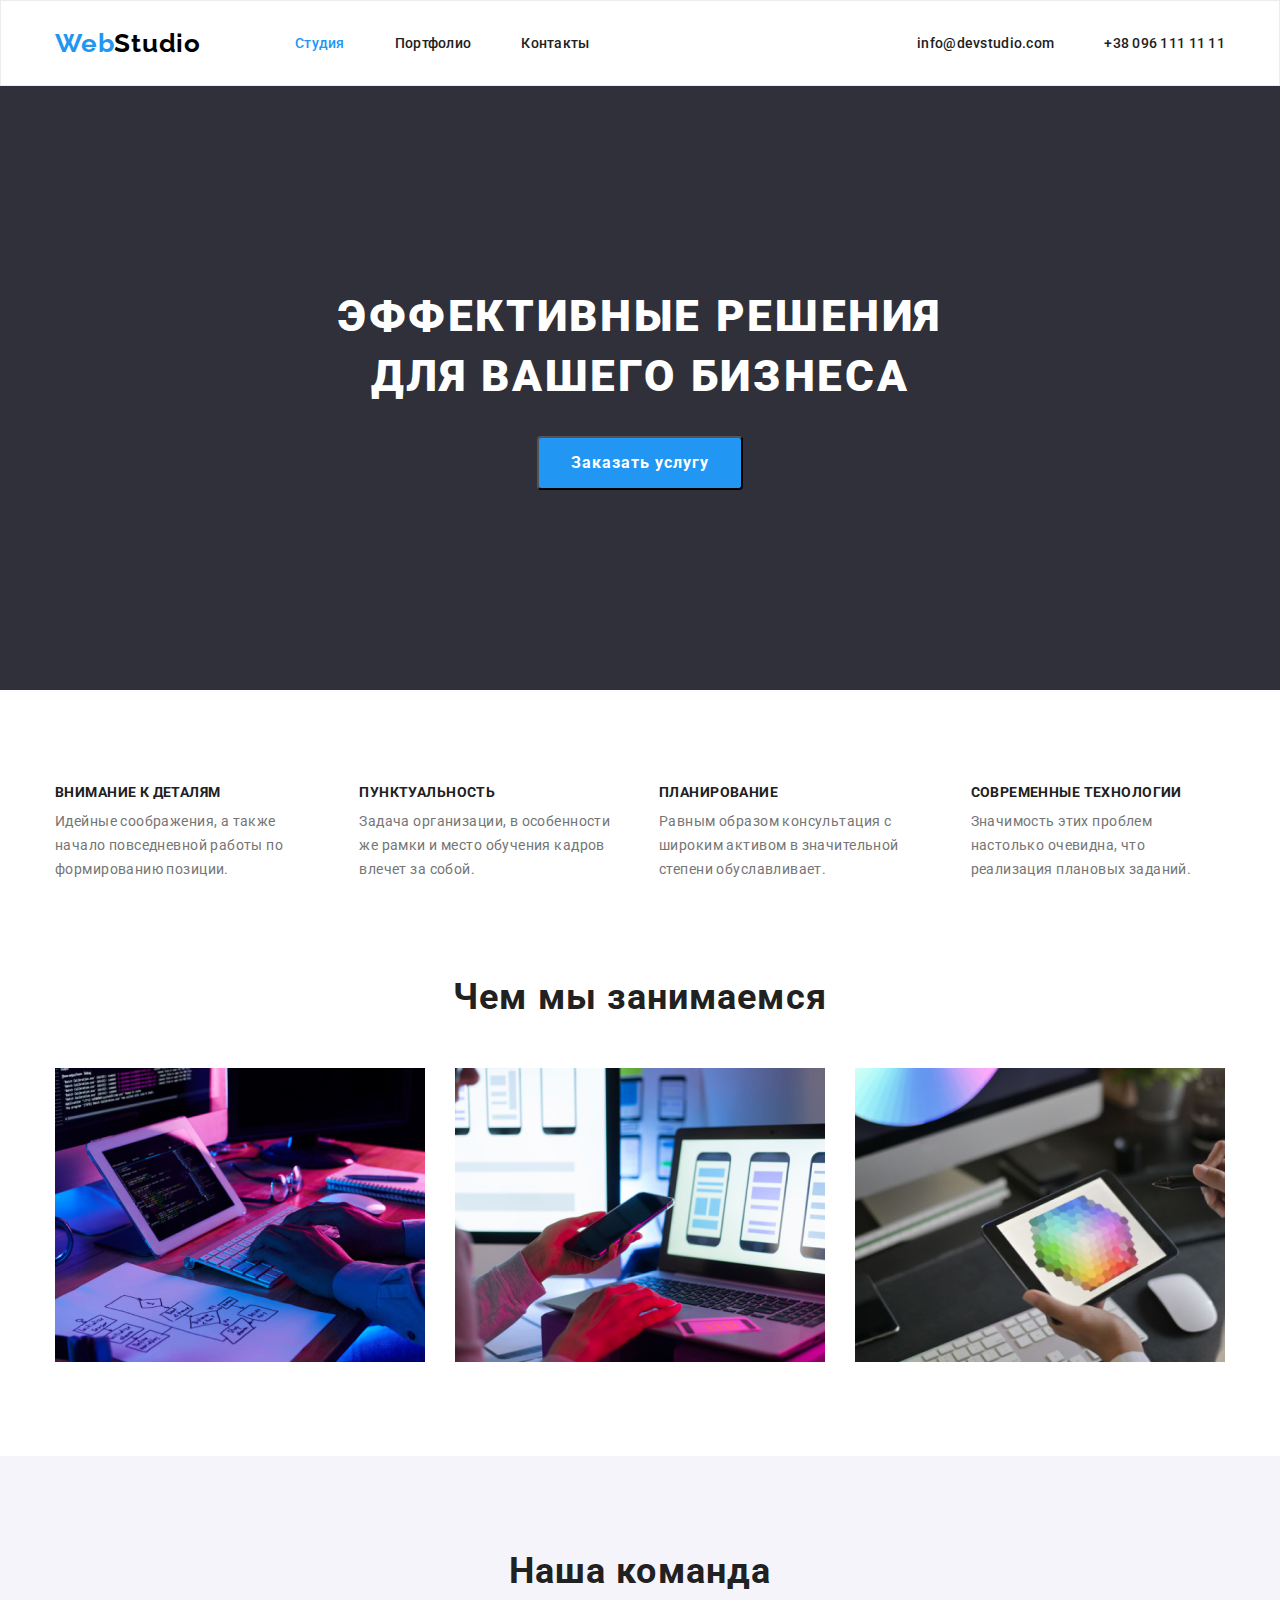
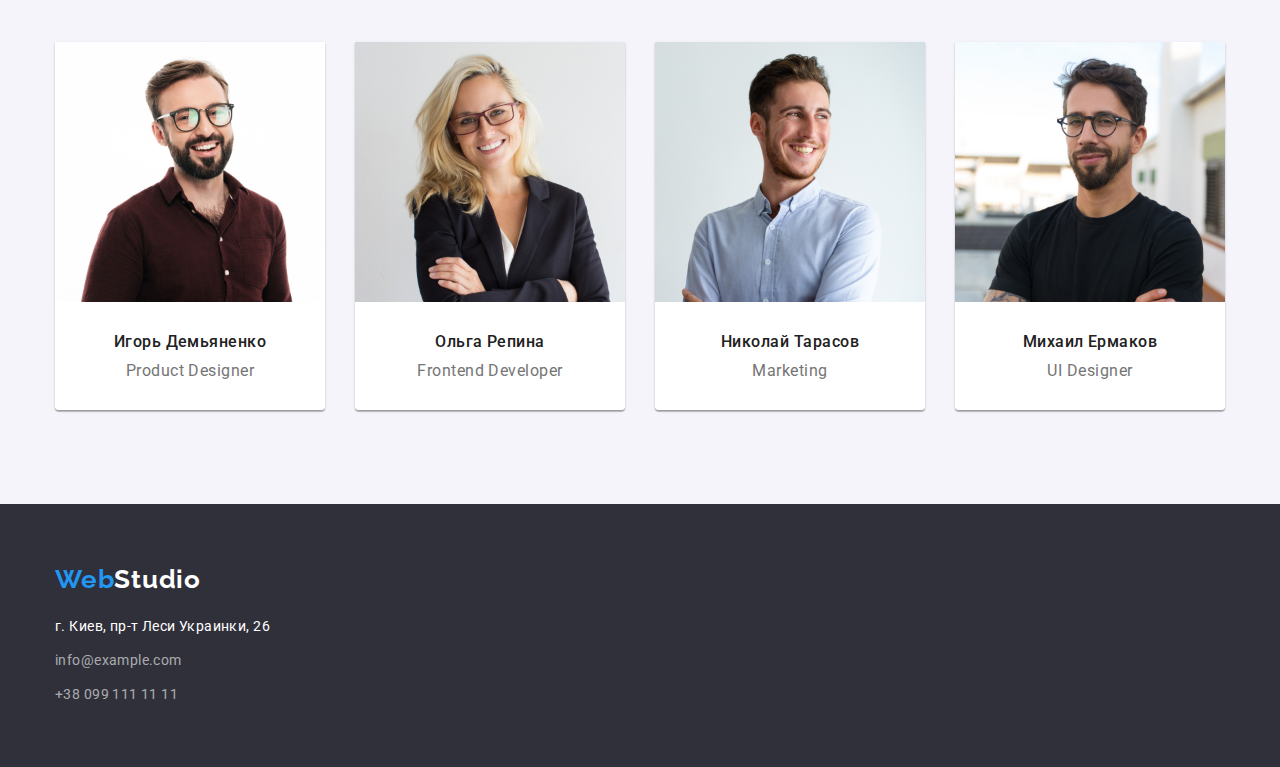
==== index.html @ dc7d3e0b "Создал новый репозиторий" ====
<!DOCTYPE html>
<html lang="ru">
<head>
    <meta charset="UTF-8">
    <meta name="viewport" content="width=device-width, initial-scale=1.0">
    <title>WebStudio</title>
    <link rel="stylesheet" href="https://cdnjs.cloudflare.com/ajax/libs/modern-normalize/1.0.0/modern-normalize.css">
    <link href="https://fonts.googleapis.com/css2?family=Raleway:wght@700&family=Roboto:wght@400;500;700;900&display=swap" rel="stylesheet">
    <link rel="stylesheet" href="./css/style.css">
</head>

<body>

    <!-- Шапка -->
    <header class="header">
        <div class="container">
            <nav class="navigation">
                <a class="logo link" href="./index.html" aria-label="логотип вебстудио"><span class="logo-part">Web</span>Studio</a>
            
                <ul class="navigation-list list">
                    <li class="navigation-list-item">
                        <a class="navigation-list-link active link" href="./index.html">Студия</a>
                    </li>
                    <li class="navigation-list-item">
                        <a class="navigation-list-link link" href="./portfolio.html">Портфолио</a>
                    </li>
                    <li class="navigation-list-item">
                        <a class="navigation-list-link link" href="">Контакты</a>
                    </li>
                </ul>
            </nav>
    
            <address class="address">
                <ul class="address-list list">
                    <li class="address-list-item">
                        <a class="address-link-item address link" href="mailto:info@devstudio.com">info@devstudio.com</a>
                    </li>
                    <li class="address-list-item">
                        <a class="address-link-item address link" href="tel:+380961111111">+38 096 111 11 11</a>
                    </li>
                </ul>
            </address>
        </div>
    </header>
        

    <main>
        <!-- Главная секция -->
        <section class="main-section">
            <div class="container">
                <h1 class="main-section-title">Эффективные решения<br> для вашего бизнеса</h1>

                <button class="hero-btn" type="button">Заказать услугу</button>
            </div>
        </section>

        <!-- Секция Наши преимущества -->
        <section class="our-adventages-section container">
            <h2 class="section-title visually-hidden">Наши преимущества</h2>
            <ul class="adventages-list list">
                <li class="adventages-list-item">
                    <h3 class="adventages-subtitle">Внимание к деталям</h3>
                    <p class="adventages-text">Идейные соображения, а также начало повседневной работы по формированию позиции.</p>
                </li>
                <li class="adventages-list-item">
                    <h3 class="adventages-subtitle">Пунктуальность</h3>
                    <p class="adventages-text">Задача организации, в особенности же рамки и место обучения кадров влечет за собой.</p>
                </li>
                <li class="adventages-list-item">
                    <h3 class="adventages-subtitle">Планирование</h3>
                    <p class="adventages-text">Равным образом консультация с широким активом в значительной степени обуславливает.</p>
                </li>
                <li class="adventages-list-item">
                    <h3 class="adventages-subtitle">Современные технологии</h3>
                    <p class="adventages-text">Значимость этих проблем настолько очевидна, что реализация плановых заданий.</p>
                </li>
            </ul>
        </section>

        <!-- Секция Чем мы занимаемся -->
        <section class="what-are-we-doing-section container">
            <h2 class="section-title">Чем мы занимаемся</h2>
            <ul class="we-doing-list list">
                <li class="we-doing-item">
                    <img class="we-doing-img" src="./imeges/what-are-we-doing/box-1.jpg" alt="Человек печатает на клавиатуре" width="370" height="294">
                </li>
                <li class="we-doing-item">
                    <img class="we-doing-img" src="./imeges/what-are-we-doing/box-2.jpg" alt="Человек сидит за ноутбуком и держит телефон" width="370" height="294">
                </li>
                <li class="we-doing-item">
                    <img class="we-doing-img" src="./imeges/what-are-we-doing/box-3.jpg" alt="Человек держит планшет" width="370" height="294">
                </li>
            </ul>
        </section>

        <!-- Секция Наша команда -->
        <section class="our-team-section">
           <div class="container">
            <h2 class="section-title">Наша команда</h2>
            <ul class="our-team-list list">
                <li class="our-team-item">
                    <img class="our-team-img" src="./imeges/our-team/img-igor.jpg" alt="Мужчина в очках и сбородой" width="270" height="260">
                    <div class="our-team-discription">
                        <h3 class="our-team-subtitle">Игорь Демьяненко</h3>
                        <p class="our-team-text" lang="en">Product Designer</p>
                    </div>
                </li>
                <li class="our-team-item">
                    <img class="our-team-img" src="./imeges/our-team/img-olga.jpg" alt="Блондинка в очках" width="270" height="260">
                    <div class="our-team-discription">
                        <h3 class="our-team-subtitle">Ольга Репина</h3>
                        <p class="our-team-text" lang="en">Frontend Developer</p>
                    </div>  
                </li>
                <li class="our-team-item">
                    <img class="our-team-img" src="./imeges/our-team/img-nikolai.jpg" alt="Мужчина смотрит в сторону" width="270" height="260">
                    <div class="our-team-discription">
                        <h3 class="our-team-subtitle">Николай Тарасов</h3>
                        <p class="our-team-text" lang="en">Marketing</p>
                    </div>
                </li>
                <li class="our-team-item">
                    <img class="our-team-img" src="./imeges/our-team/img-mikhail.jpg" alt="Мужчина в очках и сбородой" width="270" height="260">
                    <div class="our-team-discription">
                        <h3 class="our-team-subtitle">Михаил Ермаков</h3>
                        <p class="our-team-text" lang="en">UI Designer</p>
                    </div>
                </li>
            </ul>
           </div>
        </section>
    </main>

    <!-- Подвал -->
    <footer class="footer">   
       <div class="container">
            <a class="logo logo-dark-theme link" href="./index.html" aria-label="логотип вебстудио"><span class="logo-part">Web</span>Studio</a>

            <address>
                <ul class="footer-list list">
                    <li class="list-item">
                        <a class="footer-list-address link address" href="https://yandex.ru/maps/-/CCQxiAqx9C" target="_blank">г. Киев, пр-т Леси Украинки, 26</a>
                    </li>
                    <li class="list-item">
                        <a class="footer-list-mail link address" href="mailto:info@example.com">info@example.com</a>
                    </li>
                    <li class="list-item">
                        <a class="footer-list-tel link address" href="tel:+380991111111">+38 099 111 11 11</a>
                    </li>
                </ul>
            </address>
       </div>
    </footer>
</body>
</html>
---- css/style.css ----
:root {
    --main-font: "Roboto", sans-serif;
    --secondary-font: "Raleway", sans-serif;
    --title-color-white-them: #212121;
    --title-color-dark-theme: #FFFFFF;
    --text-color: #757575;
    --accent-text-color: #2196F3;
    --text-btn-white-theme: #212121;
    --text-btn-dark-theme: #FFFFFF;
    --active-text-btn-white-theme: #FFFFFF;
    --active-text-btn-dark-theme: #212121;
}

*,
*::before,
*::after {
    margin: 0;
    padding: 0;
}

body {
    font-family: var(--main-font);
    font-style: normal;
    color: var(--text-color);
    background-color: #ffffff;
    
}

.list {
    list-style: none;
}

.link {
    text-decoration: none;
}

.address {
    font-style: normal;
}

img {
    display: block;
    max-width: 100%;
    height: auto;
}

/* COMPONENTS */

.container {
    width: 1200px;
    padding: 0 15px;
    margin-right: auto;
    margin-left: auto;
}

.section-title {
    margin-bottom: 50px;

    font-weight: 700;
    font-size: 36px;
    line-height: 1.167;
    text-align: center;
    letter-spacing: 0.03em;
    color: var(--title-color-white-them);
}

.visually-hidden {
    position: absolute;
    width: 1px;
    height: 1px;
    margin: -1px;
    border: 0;
    padding: 0;   
    white-space: nowrap;
    clip-path: inset(100%);
    clip: rect(0 0 0 0);
    overflow: hidden;
}


/* END COMPONENTS */

/* HEADER */

.header {
    padding: 24px 0;
    border: 1px solid #ECECEC;
}

.header .container {
    display: flex;
    align-items: center;
    }

.navigation {
    display: flex;
    align-items: center;
}

.navigation-list {
    display: flex;
}

.header>.container>.address {
    margin-left: auto;
}

.logo {
    font-family: var(--secondary-font);
    font-weight: 700;
    font-size: 26px;
    line-height: 1.192;
    letter-spacing: 0.03em;
    color: #000000;
}

.navigation .logo {
    margin-right: 94px;
}

.logo-part {
    color: var(--accent-text-color);
}

.address-list {
    display: flex;
}

.address-list-item:not(:last-child) {
    margin-right: 50px;
}

.navigation-list-item:not(:last-child) {
    margin-right: 50px;
}

.navigation-list-link {
    display: block;
    padding-top: 10px;
    padding-bottom: 10px;
}

.navigation-list-link,
.address-link-item {
    font-weight: 500;
    font-size: 14px;
    line-height: 1.143;
    letter-spacing: 0.02em;
    color: var(--title-color-white-them);
}

.navigation-list-link:hover,
.navigation-list-link:focus,
.address-link-item:hover,
.address-link-item:focus {
    color: var(--accent-text-color);
}

.navigation-list-link.active {
    color: var(--accent-text-color);
}

/* END HEADER */

/* MAIN SECTION */

.main-section .container {

    padding-top: 200px;
    padding-bottom: 200PX;
    text-align: center;
}

.main-section-title {
    
    margin-bottom: 30px;

    font-weight: 900;
    font-size: 44px;
    line-height: 1.364;
    text-align: center;
    letter-spacing: 0.06em;
    text-transform: uppercase;
    color: #FFFFFF;
}

.main-section {
    background-color: #2F303A;
}

.hero-btn {
    padding: 10px 32px;

    font-family: var(--main-font);
    font-style: normal;
    font-weight: 700;
    font-size: 16px;
    line-height: 1.875;
    display: inline-block;
    
    
    letter-spacing: 0.06em;
    color: var(--text-btn-dark-theme);
    background: #2196F3;
    border-radius: 4px;
}

.hero-btn:hover,
.hero-btn:focus {
    color: var(--active-text-btn-dark-theme);
    background: #FFFFFF;
}

/* END MAIN SECTION */

/* OUR ADVENTAGES SECTION*/

.our-adventages-section.container {
    padding-top: 94px;
    padding-bottom: 94px;
}

.adventages-list {
    display: flex;
    justify-content: space-between;
}

.adventages-list-item {
    width: calc((100%-90px) / 4);
    
}

.adventages-list-item:not(:last-child) {
    margin-right: 30px;
}

.adventages-subtitle {
    margin-bottom: 10px;

    font-weight: 700;
    font-size: 14px;
    line-height: 1.143;
    letter-spacing: 0.03em;
    text-transform: uppercase;
    color: var(--title-color-white-them);
}

.adventages-text {
    font-size: 14px;
    line-height: 1.714;
    letter-spacing: 0.03em;
}

/* END OUR ADVENTAGES SECTION*/

/* WHAT ARE WE DOING SECTION */

.what-are-we-doing-section.container {
    padding-bottom: 94px;
}

.we-doing-list {
    display: flex;
    justify-content: space-between;
}

.we-doing-item:not(:last-child) {
    margin-right: 30px;
}

/* END WHAT ARE WE DOING SECTION */

/* OUR TEAM SECTION */

.our-team-section {
    background-color: #F5F4FA;
}

.our-team-section .container {
    padding-top: 94px;
    padding-bottom: 94px;
}

.our-team-list {
    display: flex;
    justify-content: space-between;
}

/* .our-team-item + .our-team-item {
    margin-left: 30px;
} */

.our-team-item {
    width: 270px;
    
    overflow: hidden;
    border-bottom-right-radius: 4px;
    border-bottom-left-radius: 4px;
    box-shadow: 0px 1px 3px rgba(0, 0, 0, 0.12), 0px 1px 1px rgba(0, 0, 0, 0.14), 0px 2px 1px rgba(0, 0, 0, 0.2);
}

.our-team-discription {
    padding: 30px 15px;

    background-color: #FFFFFF;
    text-align: center;
}

.our-team-subtitle {
    margin-bottom: 10px;

    font-weight: 500;
    font-size: 16px;
    line-height: 1.188;
    letter-spacing: 0.03em;
    color: var(--title-color-white-them);
}

.our-team-text {
    font-size: 16px;
    line-height: 1.188;
    letter-spacing: 0.03em;
}

/* END OUR TEAM SECTION */

/* PORTFOLIO SECTION */

.portfolio-section {
    padding-top: 100px;
    padding-bottom: 94px;
}

.portfolio-filter-list {
    display: flex;
    justify-content: center;
    margin-bottom: 50px;
}

.portfolio-filter-item:not(:last-child) {
    margin-right: 8px;
}

.portfolio-filter-btn {
    padding: 6px 22px;

    font-family: Roboto, sans-serif;
    font-style: normal;
    font-weight: 500;
    font-size: 16px;
    line-height: 1.625;
    letter-spacing: 0.03em;
    color: var(--text-btn-white-theme);
    background-color: #F5F4FA;
    border-style: none;
    border-radius: 4px;
}

.portfolio-filter-btn:hover,
.portfolio-filter-btn:focus {
    color: var(--active-text-btn-white-theme);
    background-color: #2196F3;
}

.projects-list {
    display: flex;
    flex-wrap: wrap;
}

.project-item {
    width: calc((100% - 60px) / 3);
}

.project-item:not(:nth-child(3n)) {
    margin-right: 30px;
}

.project-item:not(:nth-last-child(-n+3)) {
    margin-bottom: 30px;
}

.project-item-link {
    display: block;
}

.project-content {
    padding: 20px 24px;

    border-right-width: 1px;
    border-right-style: solid;
    border-right-color: #EEEEEE;
    border-bottom-width: 1px;
    border-bottom-style: solid;
    border-bottom-color: #EEEEEE;
    border-left-width: 1px;
    border-left-style: solid;
    border-left-color: #EEEEEE;
}

.project-item-subtitle {
    margin-bottom: 4px;

    font-weight: 700;
    font-size: 18px;
    line-height: 2.000;
    letter-spacing: 0.06em;
    color: var(--title-color-white-them);
}

.project-item-text {
    font-size: 16px;
    line-height: 1.875;
    letter-spacing: 0.03em;
    color: var(--text-color);
}


/* END PORTFOLIO SECTION */

/* FOOTER */

.footer .container {
    padding-top: 60px;
    padding-bottom: 60px;
}

.logo.logo-dark-theme {
    display: inline-block;
    margin-bottom: 20px;

    color: #FFFFFF;
}

.footer-list .list-item:not(:last-child) {
    margin-bottom: 10px;
}

.footer-list-address {
    font-size: 14px;
    line-height: 1.714;
    letter-spacing: 0.03em;
    color: #FFFFFF;
}

.footer-list-mail,
.footer-list-tel {
    font-size: 14px;
    line-height: 1.714;
    letter-spacing: 0.03em;
    color: rgba(255, 255, 255, 0.6);
}

.footer {
    /* width: 1600px;
    height: 252px;
    left: 0px;
    top: 2097px; */
    background: #2F303A;
}

.footer-list-address:hover,
.footer-list-address:focus,
.footer-list-mail:hover,
.footer-list-mail:focus,
.footer-list-tel:hover,
.footer-list-tel:focus {
    color: var(--accent-text-color);
}

/* END FOOTER */
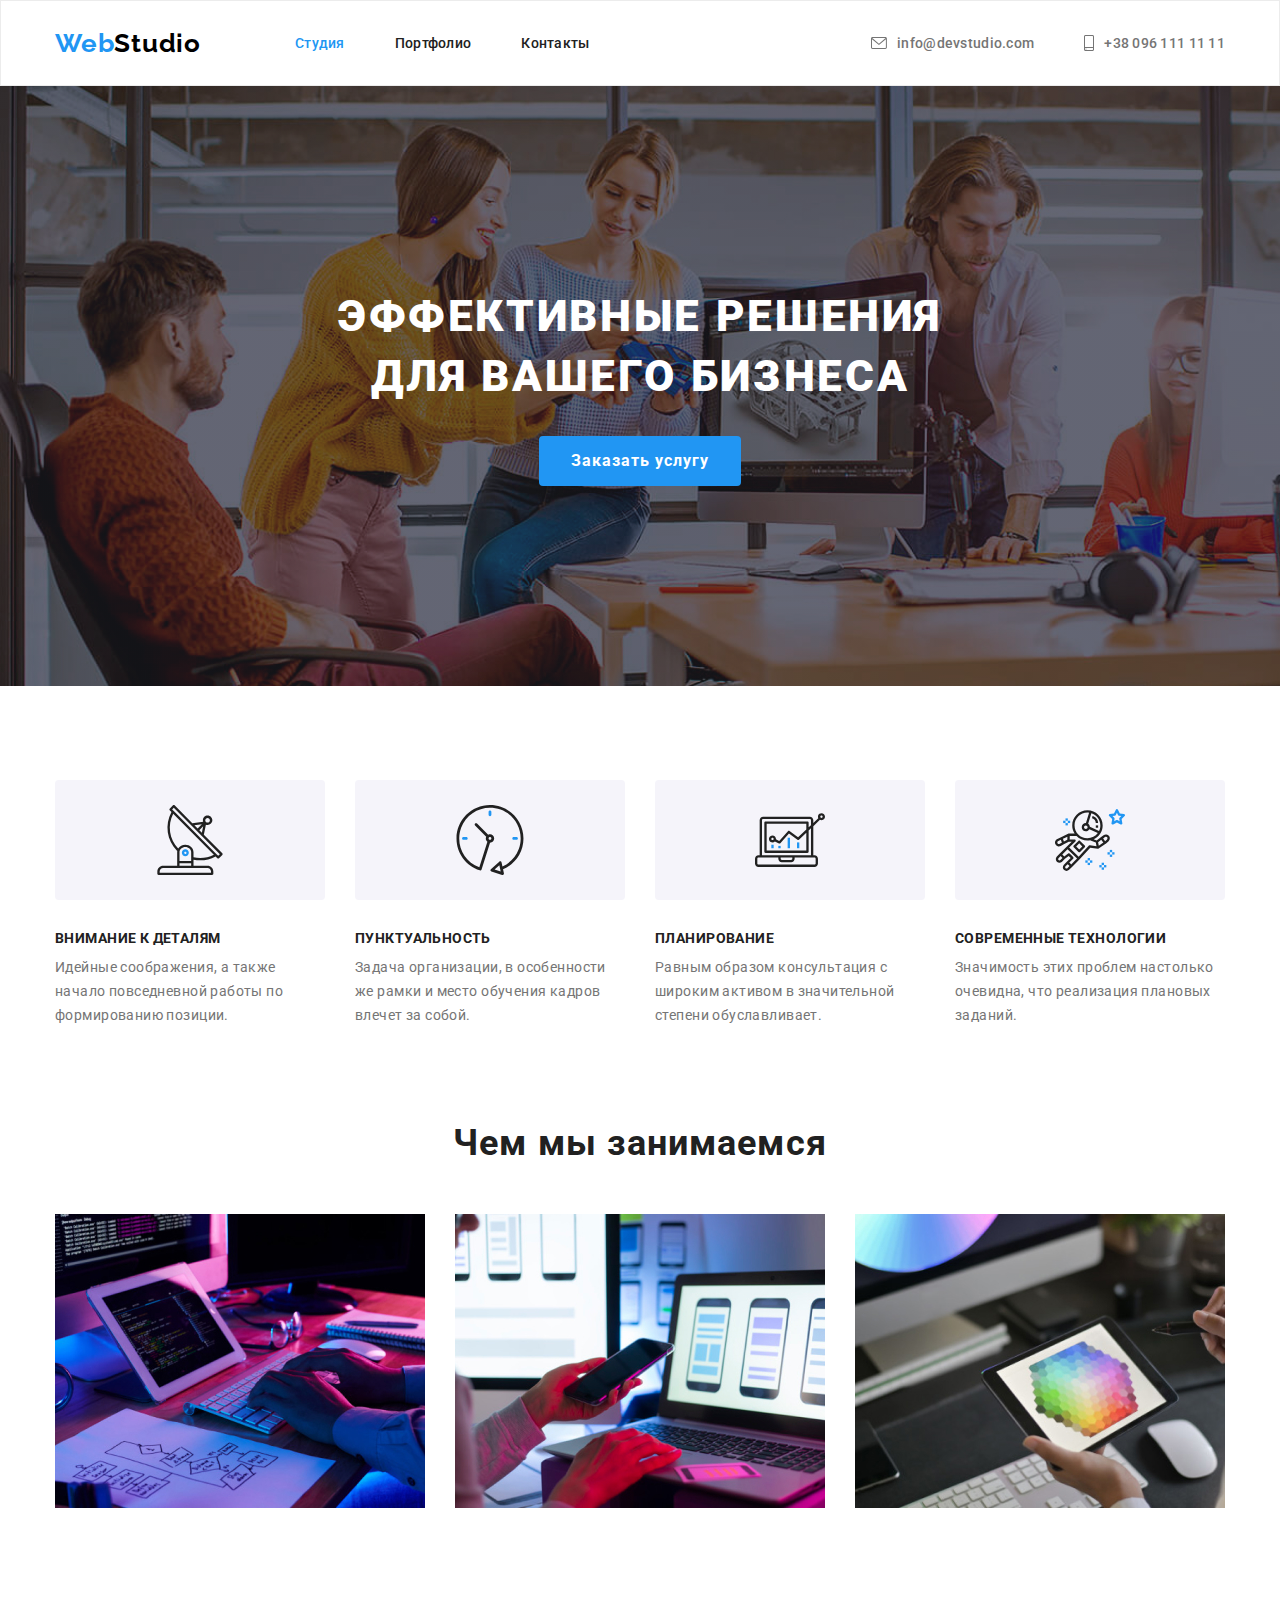
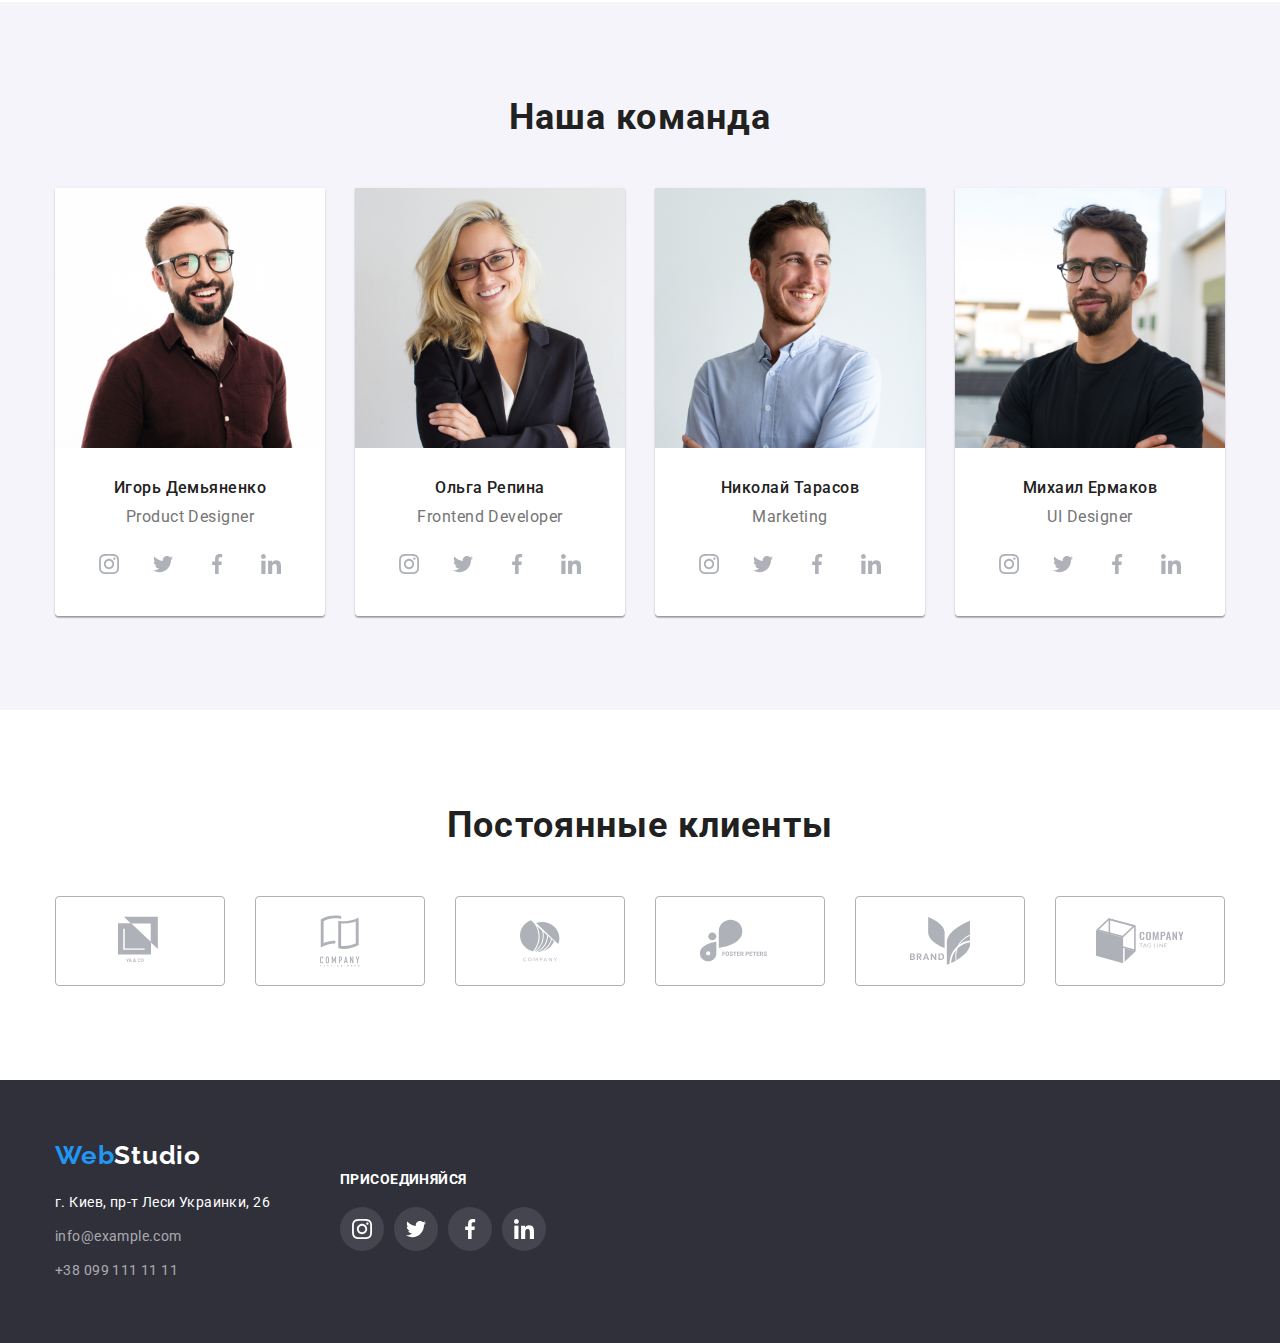
==== commit 33b42e5b: "Добавил фон герою, ссылки на соц.сети, иконки контактов, иконки клиентов" ====
--- a/index.html
+++ b/index.html
@@ -33,10 +33,18 @@
             <address class="address">
                 <ul class="address-list list">
                     <li class="address-list-item">
-                        <a class="address-link-item address link" href="mailto:info@devstudio.com">info@devstudio.com</a>
+                        <a class="address-link-item address link" href="mailto:info@devstudio.com">
+                            <svg class="adress-icon" width="16" height="12">
+                                <use href="./imeges/sprite.svg#icon-envelope"></use>
+                            </svg>
+                            info@devstudio.com</a>
                     </li>
                     <li class="address-list-item">
-                        <a class="address-link-item address link" href="tel:+380961111111">+38 096 111 11 11</a>
+                        <a class="address-link-item address link" href="tel:+380961111111">
+                            <svg class="adress-icon" width="10" height="16">
+                                <use href="./imeges/sprite.svg#icon-smartphone"></use>
+                            </svg>
+                            +38 096 111 11 11</a>
                     </li>
                 </ul>
             </address>
@@ -103,6 +111,36 @@
                     <div class="our-team-discription">
                         <h3 class="our-team-subtitle">Игорь Демьяненко</h3>
                         <p class="our-team-text" lang="en">Product Designer</p>
+                        <ul class="icon-list list">
+                            <li class="icon-item">
+                                <a href="" class="icon-link">
+                                    <svg class="social-list-svg" width="20" haight="20">
+                                    <use href="./imeges/sprite.svg#icon-instagram"></use>
+                                    </svg>
+                                </a>
+                            </li>
+                            <li class="icon-item">
+                                <a href="" class="icon-link">
+                                    <svg class="social-list-svg" width="20" haight="20">
+                                    <use href="./imeges/sprite.svg#icon-twitter"></use>
+                                    </svg>
+                                </a>
+                            </li>
+                            <li class="icon-item">
+                                <a href="" class="icon-link">
+                                    <svg class="social-list-svg" width="20" haight="20">
+                                    <use href="./imeges/sprite.svg#icon-facebook"></use>
+                                    </svg>
+                                </a>                                
+                            </li>
+                            <li class="icon-item">
+                                <a href="" class="icon-link">
+                                    <svg class="social-list-svg" width="20" haight="20">
+                                    <use href="./imeges/sprite.svg#icon-linkedin"></use>
+                                    </svg>
+                                </a>                                
+                            </li>
+                        </ul>
                     </div>
                 </li>
                 <li class="our-team-item">
@@ -110,6 +148,36 @@
                     <div class="our-team-discription">
                         <h3 class="our-team-subtitle">Ольга Репина</h3>
                         <p class="our-team-text" lang="en">Frontend Developer</p>
+                        <ul class="icon-list list">
+                            <li class="icon-item">
+                                <a href="" class="icon-link">
+                                    <svg class="social-list-svg" width="20" haight="20">
+                                    <use href="./imeges/sprite.svg#icon-instagram"></use>
+                                    </svg>
+                                </a>
+                            </li>
+                            <li class="icon-item">
+                                <a href="" class="icon-link">
+                                    <svg class="social-list-svg" width="20" haight="20">
+                                    <use href="./imeges/sprite.svg#icon-twitter"></use>
+                                    </svg>
+                                </a>
+                            </li>
+                            <li class="icon-item">
+                                <a href="" class="icon-link">
+                                    <svg class="social-list-svg" width="20" haight="20">
+                                    <use href="./imeges/sprite.svg#icon-facebook"></use>
+                                    </svg>
+                                </a>                                
+                            </li>
+                            <li class="icon-item">
+                                <a href="" class="icon-link">
+                                    <svg class="social-list-svg" width="20" haight="20">
+                                    <use href="./imeges/sprite.svg#icon-linkedin"></use>
+                                    </svg>
+                                </a>                                
+                            </li>
+                        </ul>
                     </div>  
                 </li>
                 <li class="our-team-item">
@@ -117,6 +185,36 @@
                     <div class="our-team-discription">
                         <h3 class="our-team-subtitle">Николай Тарасов</h3>
                         <p class="our-team-text" lang="en">Marketing</p>
+                        <ul class="icon-list list">
+                            <li class="icon-item">
+                                <a href="" class="icon-link">
+                                    <svg class="social-list-svg" width="20" haight="20">
+                                    <use href="./imeges/sprite.svg#icon-instagram"></use>
+                                    </svg>
+                                </a>
+                            </li>
+                            <li class="icon-item">
+                                <a href="" class="icon-link">
+                                    <svg class="social-list-svg" width="20" haight="20">
+                                    <use href="./imeges/sprite.svg#icon-twitter"></use>
+                                    </svg>
+                                </a>
+                            </li>
+                            <li class="icon-item">
+                                <a href="" class="icon-link">
+                                    <svg class="social-list-svg" width="20" haight="20">
+                                    <use href="./imeges/sprite.svg#icon-facebook"></use>
+                                    </svg>
+                                </a>                                
+                            </li>
+                            <li class="icon-item">
+                                <a href="" class="icon-link">
+                                    <svg class="social-list-svg" width="20" haight="20">
+                                    <use href="./imeges/sprite.svg#icon-linkedin"></use>
+                                    </svg>
+                                </a>                                
+                            </li>
+                        </ul>
                     </div>
                 </li>
                 <li class="our-team-item">
@@ -124,31 +222,148 @@
                     <div class="our-team-discription">
                         <h3 class="our-team-subtitle">Михаил Ермаков</h3>
                         <p class="our-team-text" lang="en">UI Designer</p>
+                        <ul class="icon-list list">
+                            <li class="icon-item">
+                                <a href="" class="icon-link">
+                                    <svg class="social-list-svg" width="20" haight="20">
+                                    <use href="./imeges/sprite.svg#icon-instagram"></use>
+                                    </svg>
+                                </a>
+                            </li>
+                            <li class="icon-item">
+                                <a href="" class="icon-link">
+                                    <svg class="social-list-svg" width="20" haight="20">
+                                    <use href="./imeges/sprite.svg#icon-twitter"></use>
+                                    </svg>
+                                </a>
+                            </li>
+                            <li class="icon-item">
+                                <a href="" class="icon-link">
+                                    <svg class="social-list-svg" width="20" haight="20">
+                                    <use href="./imeges/sprite.svg#icon-facebook"></use>
+                                    </svg>
+                                </a>                                
+                            </li>
+                            <li class="icon-item">
+                                <a href="" class="icon-link">
+                                    <svg class="social-list-svg" width="20" haight="20">
+                                    <use href="./imeges/sprite.svg#icon-linkedin"></use>
+                                    </svg>
+                                </a>                                
+                            </li>
+                        </ul>
                     </div>
                 </li>
             </ul>
            </div>
+        </section>
+
+        <!-- Секция Постоянные клиенты -->
+        <section class="clients">
+            <div class="container">
+                <h2 class="section-title">Постоянные клиенты</h2>
+                <ul class="clients-list list">
+                    <li class="clients-item">
+                        <a class="clients-link" href="">
+                            <svg class="clients-list-svg" width="44" haight="48">
+                                <use href="./imeges/sprite.svg#icon-logo-1"></use>
+                            </svg>
+                        </a>
+                    </li>
+                    <li class="clients-item">
+                        <a class="clients-link" href="">
+                            <svg class="clients-list-svg" width="40" haight="52">
+                                <use href="./imeges/sprite.svg#icon-logo-2"></use>
+                            </svg>
+                        </a>
+                    </li>
+                    <li class="clients-item">
+                        <a class="clients-link" href="">
+                            <svg class="clients-list-svg" width="40" haight="42">
+                                <use href="./imeges/sprite.svg#icon-logo-3"></use>
+                            </svg>
+                        </a>
+                    </li>
+                    <li class="clients-item">
+                        <a class="clients-link" href="">
+                            <svg class="clients-list-svg" width="80" haight="42">
+                                <use href="./imeges/sprite.svg#icon-logo-4"></use>
+                            </svg>
+                        </a>
+                    </li>
+                    <li class="clients-item">
+                        <a class="clients-link" href="">
+                            <svg class="clients-list-svg" width="60" haight="48">
+                                <use href="./imeges/sprite.svg#icon-logo-5"></use>
+                            </svg>
+                        </a>
+                    </li>
+                    <li class="clients-item">
+                        <a class="clients-link" href="">
+                            <svg class="clients-list-svg" width="88" haight="46">
+                                <use href="./imeges/sprite.svg#icon-logo-6"></use>
+                            </svg>
+                        </a>
+                    </li>
+                </ul>
+            </div>
         </section>
     </main>
 
     <!-- Подвал -->
     <footer class="footer">   
        <div class="container">
-            <a class="logo logo-dark-theme link" href="./index.html" aria-label="логотип вебстудио"><span class="logo-part">Web</span>Studio</a>
-
-            <address>
-                <ul class="footer-list list">
-                    <li class="list-item">
-                        <a class="footer-list-address link address" href="https://yandex.ru/maps/-/CCQxiAqx9C" target="_blank">г. Киев, пр-т Леси Украинки, 26</a>
-                    </li>
-                    <li class="list-item">
-                        <a class="footer-list-mail link address" href="mailto:info@example.com">info@example.com</a>
-                    </li>
-                    <li class="list-item">
-                        <a class="footer-list-tel link address" href="tel:+380991111111">+38 099 111 11 11</a>
+            <div class="contacts">
+                <a class="logo logo-dark-theme link" href="./index.html" aria-label="логотип вебстудио"><span class="logo-part">Web</span>Studio</a>
+
+                <address>
+                    <ul class="footer-list list">
+                        <li class="list-item">
+                            <a class="footer-list-address link address" href="https://yandex.ru/maps/-/CCQxiAqx9C" target="_blank">г. Киев, пр-т Леси Украинки, 26</a>
+                        </li>
+                        <li class="list-item">
+                            <a class="footer-list-mail link address" href="mailto:info@example.com">info@example.com</a>
+                        </li>
+                        <li class="list-item">
+                            <a class="footer-list-tel link address" href="tel:+380991111111">+38 099 111 11 11</a>
+                        </li>
+                    </ul>
+                </address>
+            </div>
+
+            <div class="social-list">
+                <h2 class="footer-subtitle">Присоединяйся</h2>
+                <ul class="social-list-items list">
+                    <li class="social-item">
+                        <a href="" class="icon-link">
+                            <svg class="social-list-svg" width="20" haight="20">
+                            <use href="./imeges/sprite.svg#icon-instagram"></use>
+                            </svg>
+                        </a>
+                    </li>
+                    <li class="social-item">
+                        <a href="" class="icon-link">
+                            <svg class="social-list-svg" width="20" haight="20">
+                            <use href="./imeges/sprite.svg#icon-twitter"></use>
+                            </svg>
+                        </a>
+                    </li>
+                    <li class="social-item">
+                        <a href="" class="icon-link">
+                            <svg class="social-list-svg" width="20" haight="20">
+                            <use href="./imeges/sprite.svg#icon-facebook"></use>
+                            </svg>
+                        </a>
+                    </li>
+                    <li class="social-item">
+                        <a href="" class="icon-link">
+                            <svg class="social-list-svg" width="20" haight="20">
+                            <use href="./imeges/sprite.svg#icon-linkedin"></use>
+                            </svg>
+                        </a>
                     </li>
                 </ul>
-            </address>
+            </div>
        </div>
     </footer>
 </body>
--- a/css/style.css
+++ b/css/style.css
@@ -122,14 +122,7 @@
     color: var(--accent-text-color);
 }
 
-.address-list {
-    display: flex;
-}
-
-.address-list-item:not(:last-child) {
-    margin-right: 50px;
-}
-
+/* --links of menu-- */
 .navigation-list-item:not(:last-child) {
     margin-right: 50px;
 }
@@ -146,7 +139,15 @@
     font-size: 14px;
     line-height: 1.143;
     letter-spacing: 0.02em;
+}
+
+.navigation-list-link {
     color: var(--title-color-white-them);
+}
+
+/* --links of mail and tel-- */
+.address-link-item {
+    color: var(--text-color);
 }
 
 .navigation-list-link:hover,
@@ -154,10 +155,28 @@
 .address-link-item:hover,
 .address-link-item:focus {
     color: var(--accent-text-color);
+    --color1: var(--accent-text-color);
 }
 
 .navigation-list-link.active {
     color: var(--accent-text-color);
+}
+
+.address-list {
+    display: flex;
+}
+
+.address-list-item:not(:last-child) {
+    margin-right: 50px;
+}
+
+.adress-icon {
+    margin-right: 10px;
+}
+
+.address-link-item {
+    display: flex;
+    align-items: center;
 }
 
 /* END HEADER */
@@ -185,7 +204,11 @@
 }
 
 .main-section {
-    background-color: #2F303A;
+    background-image: linear-gradient(rgba(47, 48, 58, 0.4),
+    rgba(47, 48, 58, 0.4)), 
+    url(../imeges/hero/bg.jpg);
+    background-repeat: no-repeat;
+    background-size: cover;
 }
 
 .hero-btn {
@@ -203,6 +226,7 @@
     color: var(--text-btn-dark-theme);
     background: #2196F3;
     border-radius: 4px;
+    border-style: none;
 }
 
 .hero-btn:hover,
@@ -227,11 +251,62 @@
 
 .adventages-list-item {
     width: calc((100%-90px) / 4);
-    
 }
 
 .adventages-list-item:not(:last-child) {
     margin-right: 30px;
+}
+
+.adventages-list-item:first-child::before {
+    display: block;
+    content: "";
+    width: 270px;
+    height: 120px;
+    margin-bottom: 30px;
+    background-color:#F5F4FA;
+    background-image: url(../imeges/our-advantages/antenna.svg);
+    border-radius: 4px;
+    background-position: center;
+    background-repeat: no-repeat;
+}
+
+.adventages-list-item:nth-child(2)::before {
+    display: block;
+    content: "";
+    width: 270px;
+    height: 120px;
+    margin-bottom: 30px;
+    background-color:#F5F4FA;
+    background-image: url(../imeges/our-advantages/clock.svg);
+    border-radius: 4px;
+    background-position: center;
+    background-repeat: no-repeat;
+}
+
+.adventages-list-item:nth-child(3)::before {
+    display: block;
+    content: "";
+    width: 270px;
+    height: 120px;
+    margin-bottom: 30px;
+    background-color:#F5F4FA;
+background-image: url(../imeges/our-advantages/diagram.svg);
+    border-radius: 4px;
+    background-position: center;
+    background-repeat: no-repeat;
+}
+
+.adventages-list-item:last-child::before {
+    display: block;
+    content: "";
+    width: 270px;
+    height: 120px;
+    margin-bottom: 30px;
+    background-color:#F5F4FA;
+    background-image: url(../imeges/our-advantages/astronaut.svg);
+    border-radius: 4px;
+    background-position: center;
+    background-repeat: no-repeat;
 }
 
 .adventages-subtitle {
@@ -300,7 +375,7 @@
 }
 
 .our-team-discription {
-    padding: 30px 15px;
+    padding: 30px 32px;
 
     background-color: #FFFFFF;
     text-align: center;
@@ -320,9 +395,67 @@
     font-size: 16px;
     line-height: 1.188;
     letter-spacing: 0.03em;
+
+    margin-bottom: 16px;
+}
+
+.our-team-section .icon-list {
+    display: flex;
+    justify-content: space-between;
+}
+
+.icon-list .icon-link {
+    display: flex;
+    align-items: center;
+    justify-content: center;
+    width: 44px;
+    height: 44px;
+    border-radius: 50%;
+    background-color: #FFFFFF;
+}
+
+.icon-list .icon-link:hover,
+.icon-list .icon-link:focus {
+    background-color: var(--accent-text-color);
+    --color2: var(--text-btn-dark-theme);
 }
 
 /* END OUR TEAM SECTION */
+
+/* REGULAR CLIENTS */
+
+.clients .container {
+    padding: 94px 15px;
+}
+
+.clients-list {
+    display: flex;
+    justify-content: space-between;
+}
+
+.clients-item:not(:last-child) {
+    margin-right: 30px;
+}
+
+.clients-link {
+    display: flex;
+    align-items: center;
+    justify-content: center;
+    width: 170px;
+    height: 90px;
+
+    border: 1px solid #AFB1B8;
+    box-sizing: border-box;
+    border-radius: 4px;
+}
+
+.clients-link:hover,
+.clients-link:focus {
+    border:1px solid var(--accent-text-color);
+    --color2: var(--accent-text-color);
+}
+
+/* END REGULAR CLIENTS */
 
 /* PORTFOLIO SECTION */
 
@@ -420,8 +553,14 @@
 /* FOOTER */
 
 .footer .container {
+    display: flex;
+    align-items: center;
     padding-top: 60px;
     padding-bottom: 60px;
+}
+
+.footer .contacts {
+    margin-right: 70px;
 }
 
 .logo.logo-dark-theme {
@@ -467,4 +606,40 @@
     color: var(--accent-text-color);
 }
 
+.footer-subtitle {
+    margin-bottom: 20px;
+
+    font-weight: bold;
+    font-size: 14px;
+    line-height: 1.143;
+    letter-spacing: 0.03em;
+    text-transform: uppercase;
+    color: var(--title-color-dark-theme);
+}
+
+.social-list-items {
+    display: flex;
+    justify-content: space-between;
+}
+
+.social-item:not(:last-child) {
+    margin-right: 10px;
+}
+
+.social-item .icon-link {
+    display: flex;
+    align-items: center;
+    justify-content: center;
+    width: 44px;
+    height: 44px;
+    border-radius: 50%;
+    background-color:rgba(255, 255, 255, 0.1);
+    --color2: var(--text-btn-dark-theme);
+
+}
+
+.social-item .icon-link:hover,
+.social-item .icon-link:focus {
+    background-color: var(--accent-text-color);
+
 /* END FOOTER */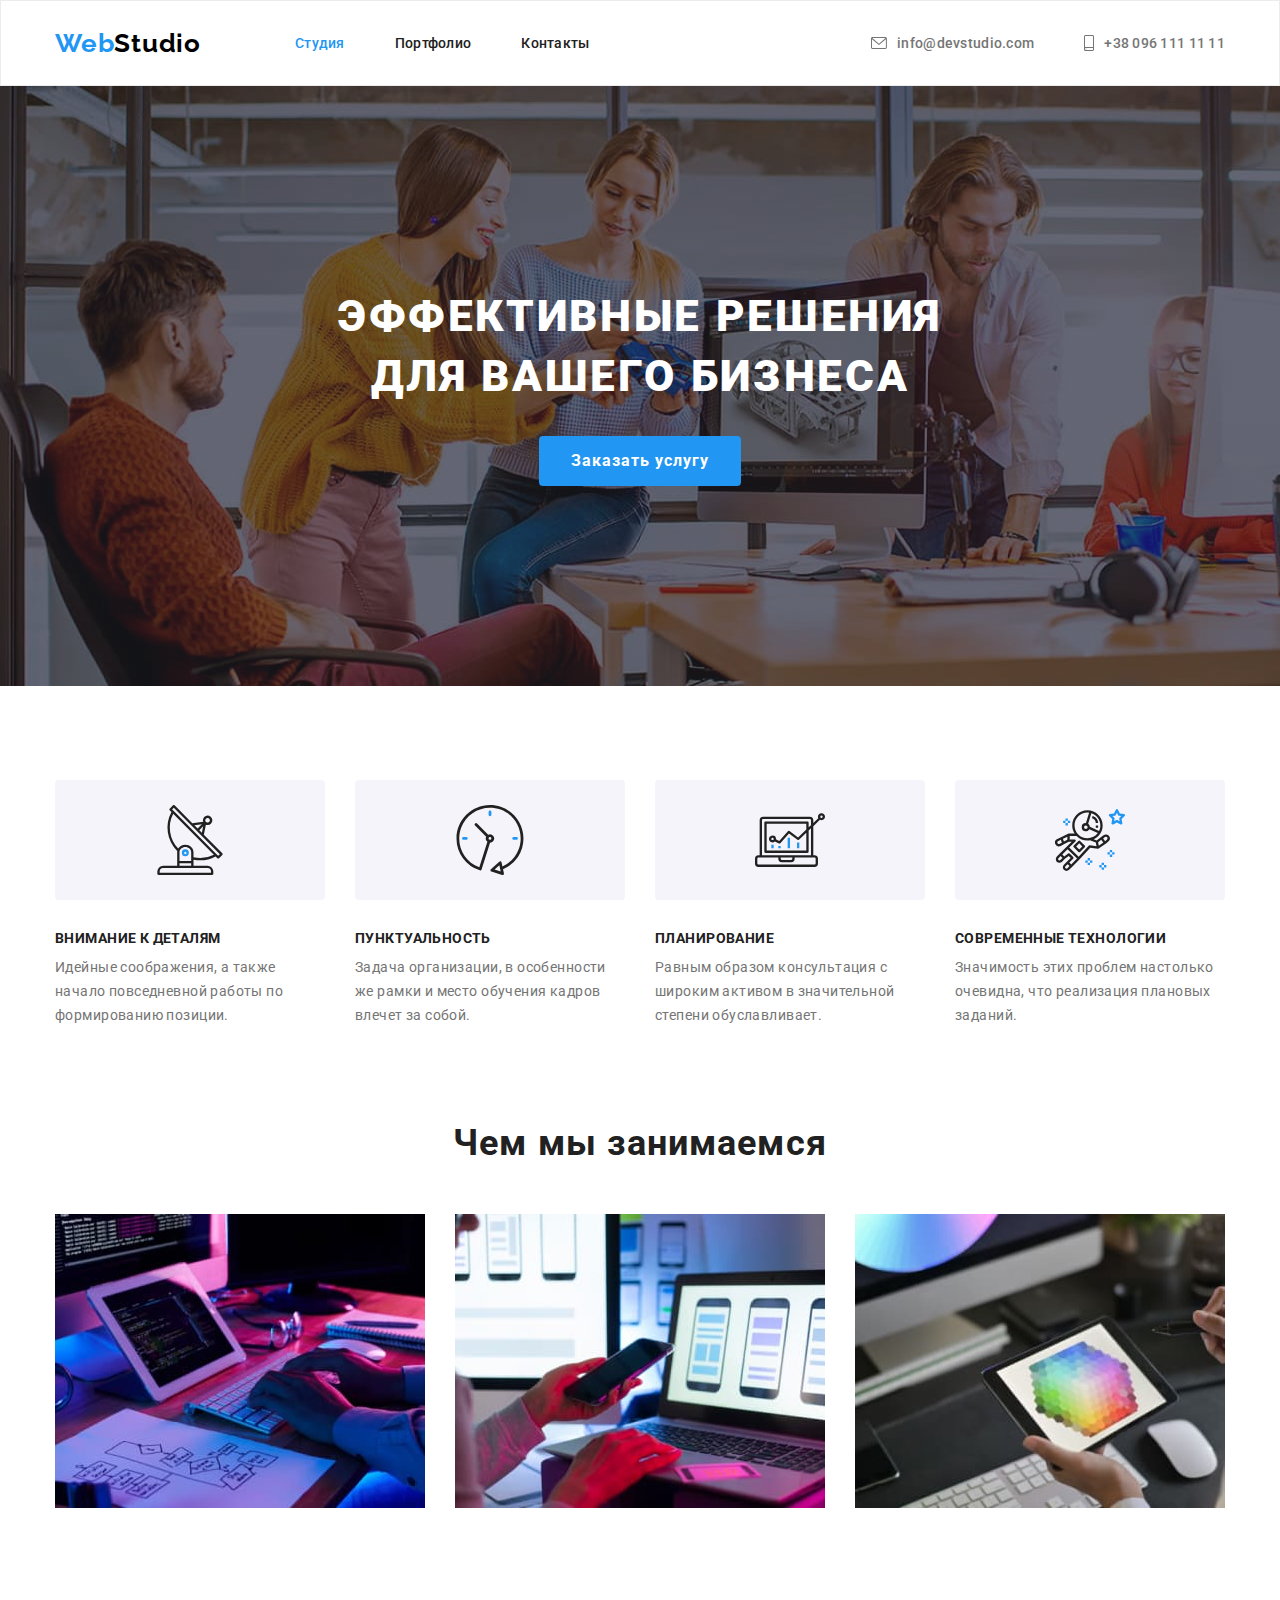
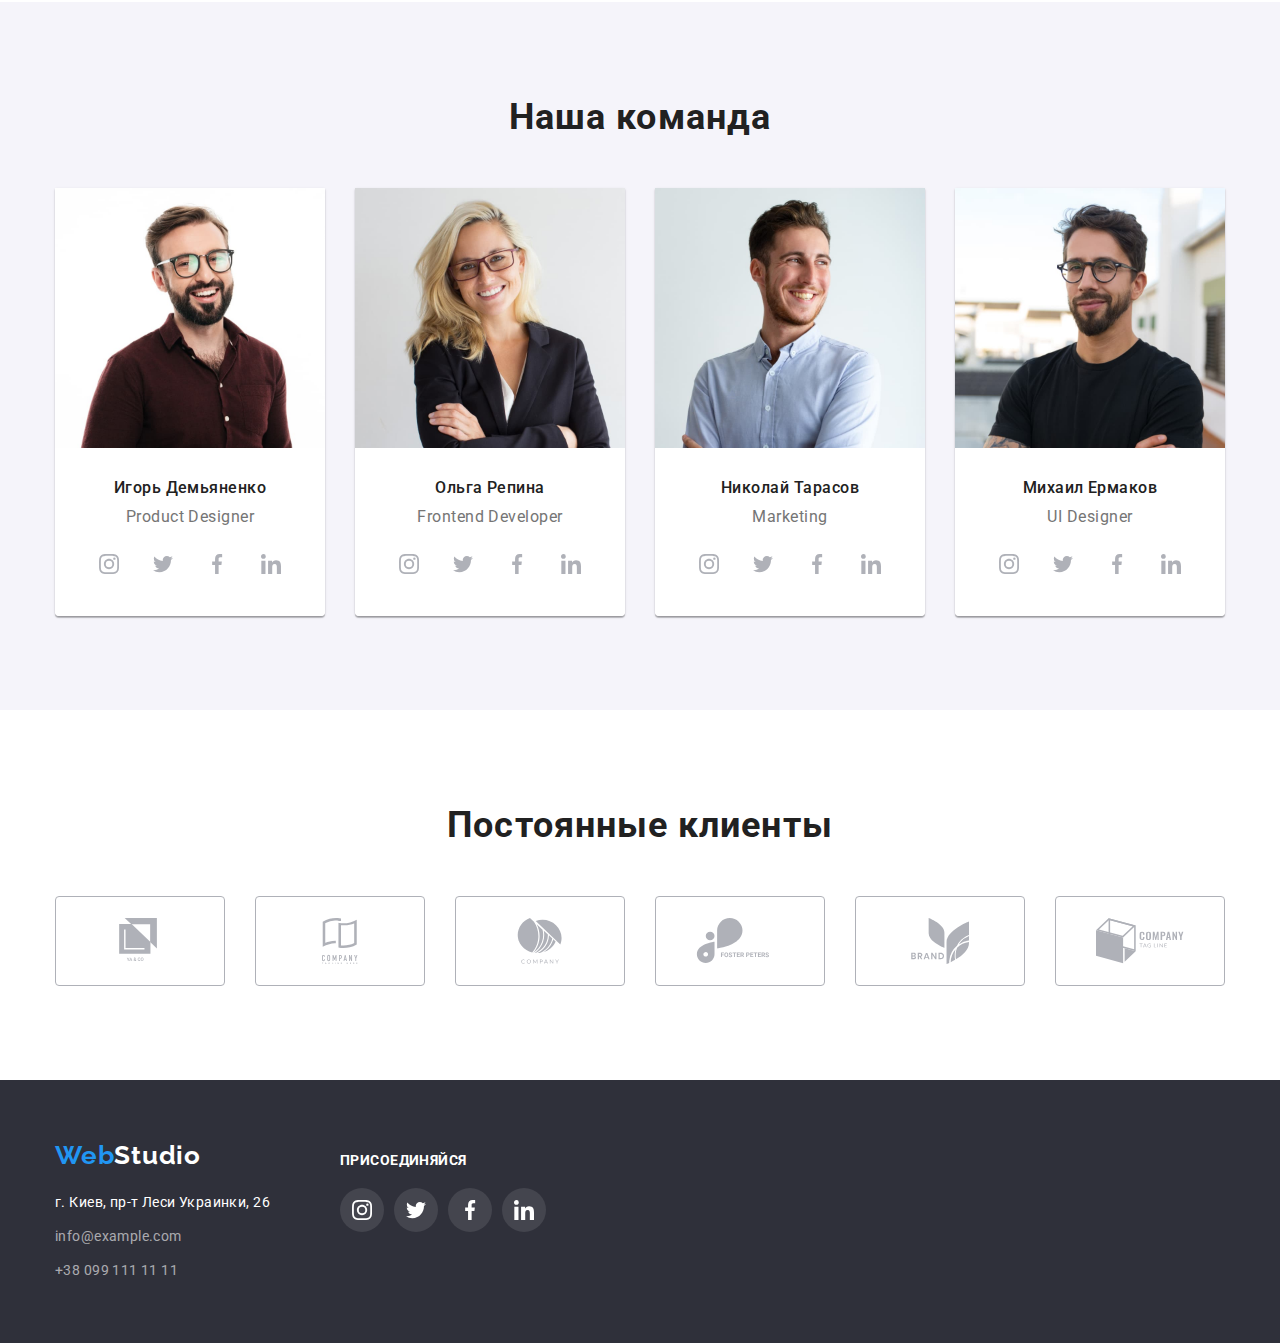
==== commit eb8f4e62: "Исправил размеры svg иконок, добавил тени к карточкам портфолио при наведении, добавил тени на кнопк" ====
--- a/index.html
+++ b/index.html
@@ -63,42 +63,46 @@
         </section>
 
         <!-- Секция Наши преимущества -->
-        <section class="our-adventages-section container">
-            <h2 class="section-title visually-hidden">Наши преимущества</h2>
-            <ul class="adventages-list list">
-                <li class="adventages-list-item">
-                    <h3 class="adventages-subtitle">Внимание к деталям</h3>
-                    <p class="adventages-text">Идейные соображения, а также начало повседневной работы по формированию позиции.</p>
-                </li>
-                <li class="adventages-list-item">
-                    <h3 class="adventages-subtitle">Пунктуальность</h3>
-                    <p class="adventages-text">Задача организации, в особенности же рамки и место обучения кадров влечет за собой.</p>
-                </li>
-                <li class="adventages-list-item">
-                    <h3 class="adventages-subtitle">Планирование</h3>
-                    <p class="adventages-text">Равным образом консультация с широким активом в значительной степени обуславливает.</p>
-                </li>
-                <li class="adventages-list-item">
-                    <h3 class="adventages-subtitle">Современные технологии</h3>
-                    <p class="adventages-text">Значимость этих проблем настолько очевидна, что реализация плановых заданий.</p>
-                </li>
-            </ul>
+        <section class="our-adventages-section">
+            <div class="container">
+                <h2 class="section-title visually-hidden">Наши преимущества</h2>
+                <ul class="adventages-list list">
+                    <li class="adventages-list-item">
+                        <h3 class="adventages-subtitle">Внимание к деталям</h3>
+                        <p class="adventages-text">Идейные соображения, а также начало повседневной работы по формированию позиции.</p>
+                    </li>
+                    <li class="adventages-list-item">
+                        <h3 class="adventages-subtitle">Пунктуальность</h3>
+                        <p class="adventages-text">Задача организации, в особенности же рамки и место обучения кадров влечет за собой.</p>
+                    </li>
+                    <li class="adventages-list-item">
+                        <h3 class="adventages-subtitle">Планирование</h3>
+                        <p class="adventages-text">Равным образом консультация с широким активом в значительной степени обуславливает.</p>
+                    </li>
+                    <li class="adventages-list-item">
+                        <h3 class="adventages-subtitle">Современные технологии</h3>
+                        <p class="adventages-text">Значимость этих проблем настолько очевидна, что реализация плановых заданий.</p>
+                    </li>
+                </ul>
+            </div>
         </section>
 
         <!-- Секция Чем мы занимаемся -->
-        <section class="what-are-we-doing-section container">
-            <h2 class="section-title">Чем мы занимаемся</h2>
-            <ul class="we-doing-list list">
-                <li class="we-doing-item">
-                    <img class="we-doing-img" src="./imeges/what-are-we-doing/box-1.jpg" alt="Человек печатает на клавиатуре" width="370" height="294">
-                </li>
-                <li class="we-doing-item">
-                    <img class="we-doing-img" src="./imeges/what-are-we-doing/box-2.jpg" alt="Человек сидит за ноутбуком и держит телефон" width="370" height="294">
-                </li>
-                <li class="we-doing-item">
-                    <img class="we-doing-img" src="./imeges/what-are-we-doing/box-3.jpg" alt="Человек держит планшет" width="370" height="294">
-                </li>
-            </ul>
+        <section class="what-are-we-doing-section">
+            <div class="container">
+                <h2 class="section-title">Чем мы занимаемся</h2>
+                <ul class="we-doing-list list">
+                    <li class="we-doing-item">
+                        <img class="we-doing-img" src="./imeges/what-are-we-doing/box-1.jpg" alt="Человек печатает на клавиатуре" width="370" height="294">
+                    </li>
+                    <li class="we-doing-item">
+                        <img class="we-doing-img" src="./imeges/what-are-we-doing/box-2.jpg" alt="Человек сидит за ноутбуком и держит телефон" width="370" height="294">
+                    </li>
+                    <li class="we-doing-item">
+                        <img class="we-doing-img" src="./imeges/what-are-we-doing/box-3.jpg" alt="Человек держит планшет" width="370" height="294">
+                    </li>
+                </ul>
+            </div>
         </section>
 
         <!-- Секция Наша команда -->
@@ -114,28 +118,28 @@
                         <ul class="icon-list list">
                             <li class="icon-item">
                                 <a href="" class="icon-link">
-                                    <svg class="social-list-svg" width="20" haight="20">
+                                    <svg class="social-list-svg">
                                     <use href="./imeges/sprite.svg#icon-instagram"></use>
                                     </svg>
                                 </a>
                             </li>
                             <li class="icon-item">
                                 <a href="" class="icon-link">
-                                    <svg class="social-list-svg" width="20" haight="20">
+                                    <svg class="social-list-svg">
                                     <use href="./imeges/sprite.svg#icon-twitter"></use>
                                     </svg>
                                 </a>
                             </li>
                             <li class="icon-item">
                                 <a href="" class="icon-link">
-                                    <svg class="social-list-svg" width="20" haight="20">
+                                    <svg class="social-list-svg">
                                     <use href="./imeges/sprite.svg#icon-facebook"></use>
                                     </svg>
                                 </a>                                
                             </li>
                             <li class="icon-item">
                                 <a href="" class="icon-link">
-                                    <svg class="social-list-svg" width="20" haight="20">
+                                    <svg class="social-list-svg">
                                     <use href="./imeges/sprite.svg#icon-linkedin"></use>
                                     </svg>
                                 </a>                                
@@ -265,42 +269,42 @@
                 <ul class="clients-list list">
                     <li class="clients-item">
                         <a class="clients-link" href="">
-                            <svg class="clients-list-svg" width="44" haight="48">
+                            <svg class="clients-list-svg">
                                 <use href="./imeges/sprite.svg#icon-logo-1"></use>
                             </svg>
                         </a>
                     </li>
                     <li class="clients-item">
                         <a class="clients-link" href="">
-                            <svg class="clients-list-svg" width="40" haight="52">
+                            <svg class="clients-list-svg">
                                 <use href="./imeges/sprite.svg#icon-logo-2"></use>
                             </svg>
                         </a>
                     </li>
                     <li class="clients-item">
                         <a class="clients-link" href="">
-                            <svg class="clients-list-svg" width="40" haight="42">
+                            <svg class="clients-list-svg">
                                 <use href="./imeges/sprite.svg#icon-logo-3"></use>
                             </svg>
                         </a>
                     </li>
                     <li class="clients-item">
                         <a class="clients-link" href="">
-                            <svg class="clients-list-svg" width="80" haight="42">
+                            <svg class="clients-list-svg">
                                 <use href="./imeges/sprite.svg#icon-logo-4"></use>
                             </svg>
                         </a>
                     </li>
                     <li class="clients-item">
                         <a class="clients-link" href="">
-                            <svg class="clients-list-svg" width="60" haight="48">
+                            <svg class="clients-list-svg">
                                 <use href="./imeges/sprite.svg#icon-logo-5"></use>
                             </svg>
                         </a>
                     </li>
                     <li class="clients-item">
                         <a class="clients-link" href="">
-                            <svg class="clients-list-svg" width="88" haight="46">
+                            <svg class="clients-list-svg">
                                 <use href="./imeges/sprite.svg#icon-logo-6"></use>
                             </svg>
                         </a>
--- a/css/style.css
+++ b/css/style.css
@@ -239,7 +239,7 @@
 
 /* OUR ADVENTAGES SECTION*/
 
-.our-adventages-section.container {
+.our-adventages-section .container {
     padding-top: 94px;
     padding-bottom: 94px;
 }
@@ -330,7 +330,7 @@
 
 /* WHAT ARE WE DOING SECTION */
 
-.what-are-we-doing-section.container {
+.what-are-we-doing-section .container {
     padding-bottom: 94px;
 }
 
@@ -414,6 +414,11 @@
     background-color: #FFFFFF;
 }
 
+.social-list-svg {
+    width: 20px;
+    height: 20px;
+}
+
 .icon-list .icon-link:hover,
 .icon-list .icon-link:focus {
     background-color: var(--accent-text-color);
@@ -447,6 +452,36 @@
     border: 1px solid #AFB1B8;
     box-sizing: border-box;
     border-radius: 4px;
+}
+
+.clients-list-svg:first-child {
+    width: 44px;
+    height: 48px;
+}
+
+.clients-list-svg:nth-child(2) {
+    width: 40px;
+    height: 52px;
+}
+
+.clients-list-svg:nth-child(3) {
+    width: 40px;
+    height: 42px;
+}
+
+.clients-list-svg:nth-child(4) {
+    width: 80px;
+    height: 42px;
+}
+
+.clients-list-svg:nth-child(5) {
+    width: 60px;
+    height: 48px;
+}
+
+.clients-list-svg:last-child {
+    width: 88px;
+    height: 46px;
 }
 
 .clients-link:hover,
@@ -493,6 +528,7 @@
 .portfolio-filter-btn:focus {
     color: var(--active-text-btn-white-theme);
     background-color: #2196F3;
+    box-shadow: 0px 3px 1px rgba(0, 0, 0, 0.1), 0px 1px 2px rgba(0, 0, 0, 0.08), 0px 2px 2px rgba(0, 0, 0, 0.12);
 }
 
 .projects-list {
@@ -514,6 +550,11 @@
 
 .project-item-link {
     display: block;
+}
+
+.project-item-link:hover,
+.project-item-link:focus {
+    box-shadow: 0px 1px 1px rgba(0, 0, 0, 0.12), 0px 4px 4px rgba(0, 0, 0, 0.06), 1px 4px 6px rgba(0, 0, 0, 0.16);
 }
 
 .project-content {
@@ -554,7 +595,7 @@
 
 .footer .container {
     display: flex;
-    align-items: center;
+    align-items: flex-start;
     padding-top: 60px;
     padding-bottom: 60px;
 }
@@ -606,6 +647,10 @@
     color: var(--accent-text-color);
 }
 
+.social-list {
+    padding-top: 12px;
+}
+
 .footer-subtitle {
     margin-bottom: 20px;
 
